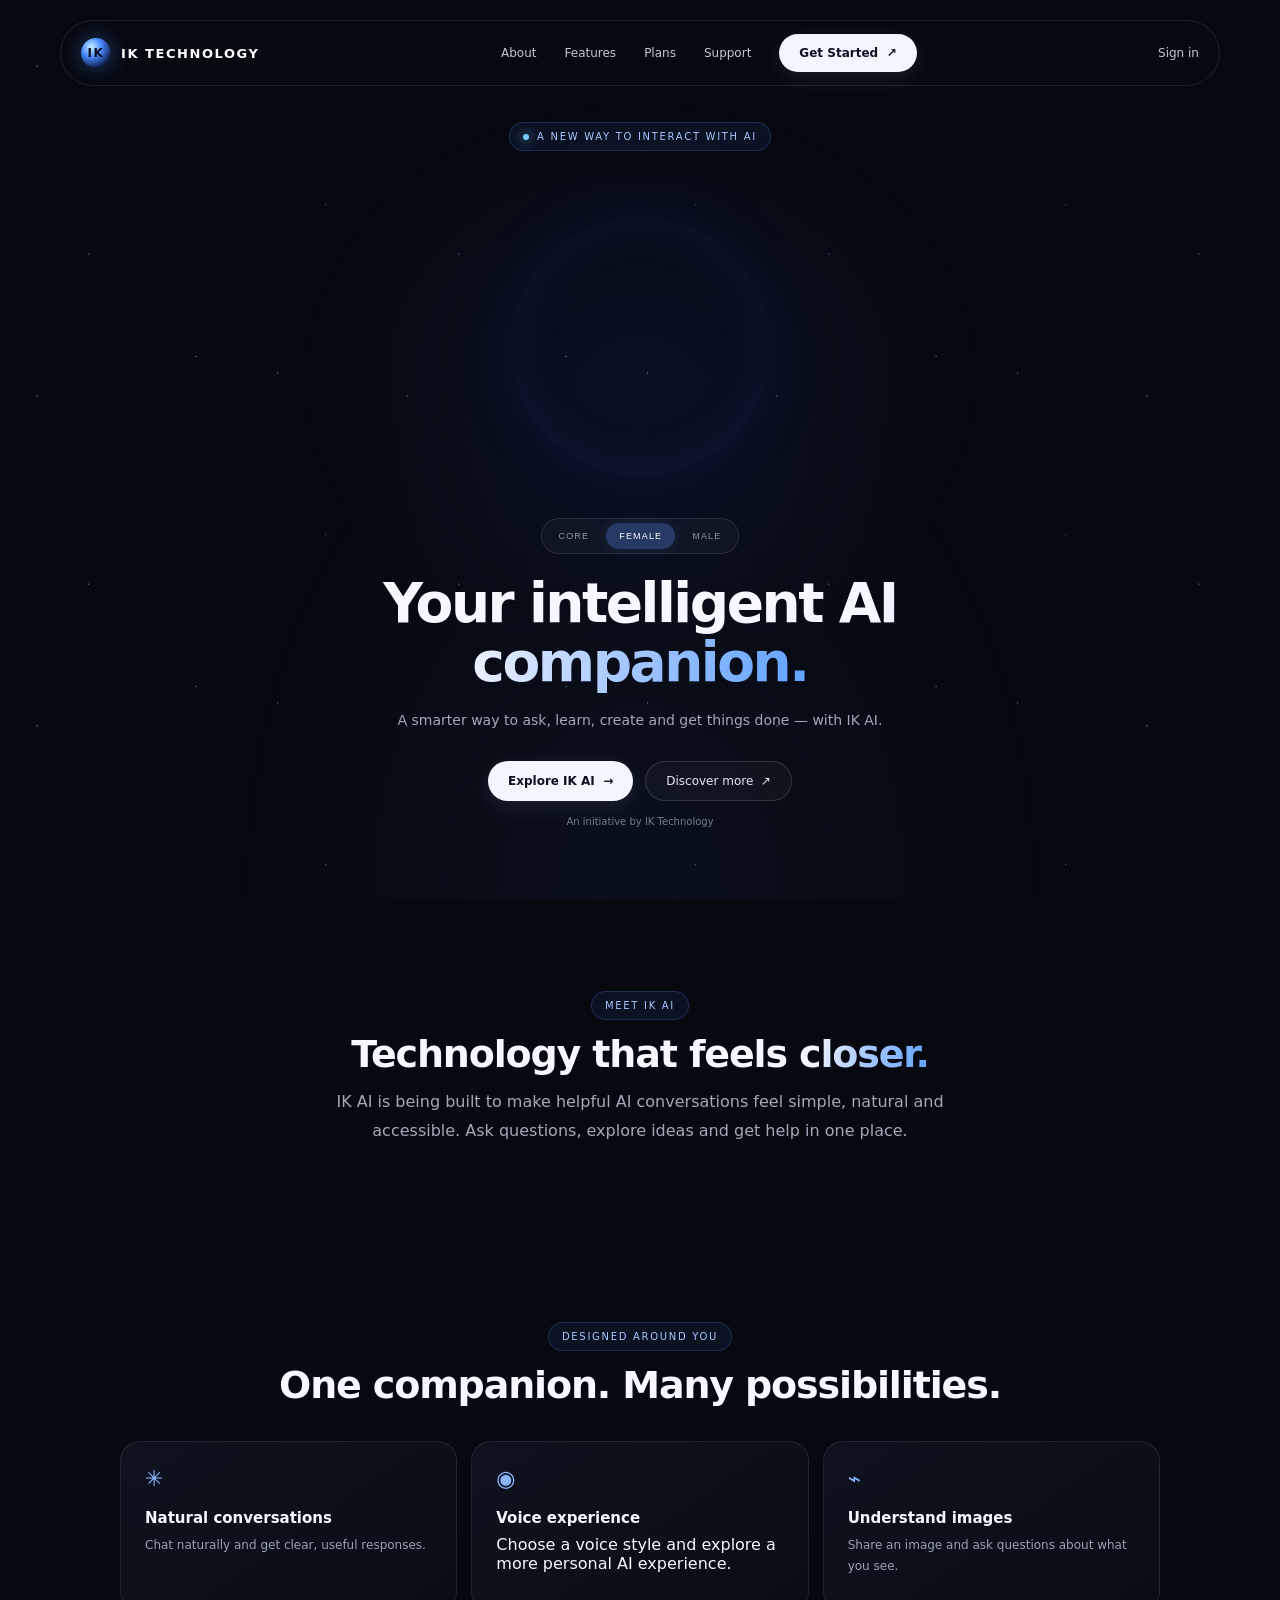
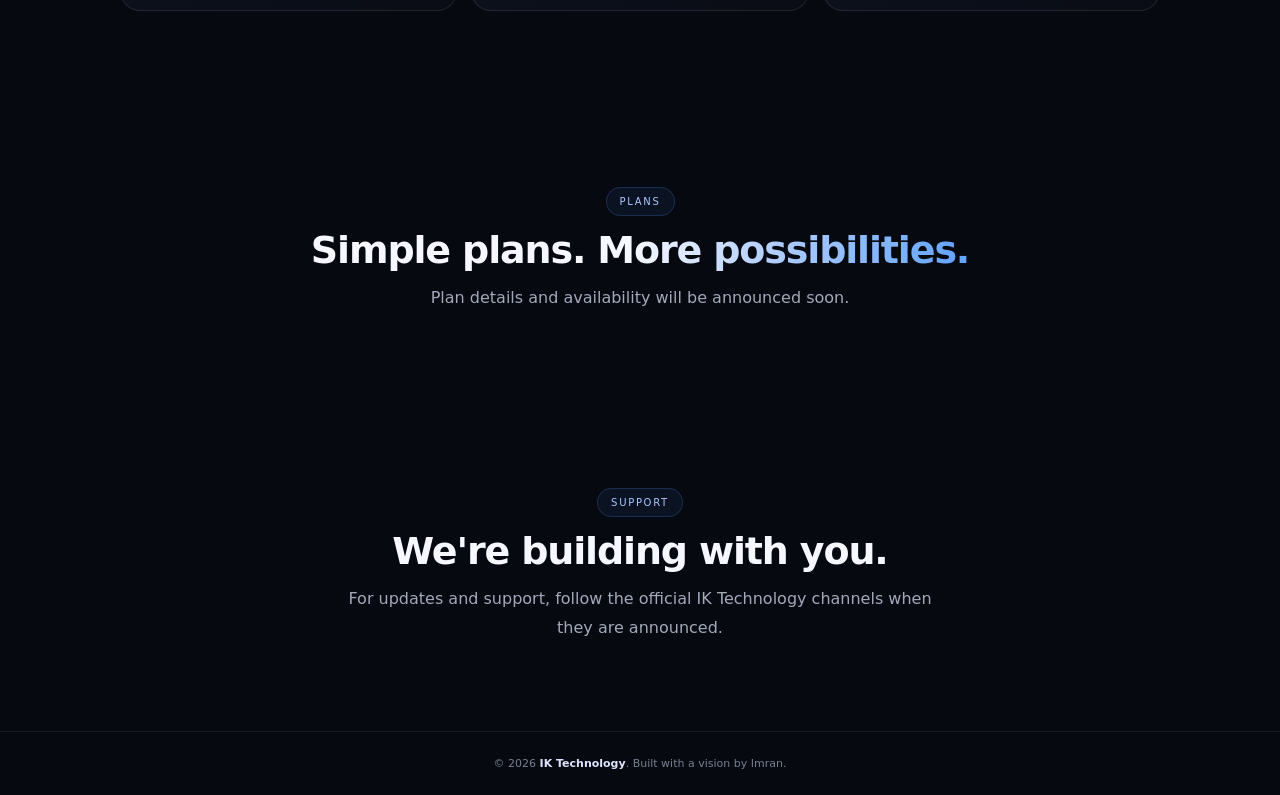
==== index.html @ d113bbc9 "Add files via upload" ====
<!doctype html>
<html lang="en">
<head>
<meta charset="utf-8">
<meta name="viewport" content="width=device-width,initial-scale=1">
<meta name="theme-color" content="#070910">
<title>IK AI — Your intelligent companion</title>
<style>
:root{--bg:#070910;--blue:#5b8cff;--cyan:#7ad8ff;--muted:#a4a9ba;--white:#f7f8ff}
*{box-sizing:border-box}html{scroll-behavior:smooth}body{margin:0;background:var(--bg);color:var(--white);font-family:Inter,ui-sans-serif,system-ui,-apple-system,"Segoe UI",sans-serif;overflow-x:hidden}
body:before{content:"";position:fixed;inset:0;pointer-events:none;background:radial-gradient(ellipse at 50% 42%,rgba(24,61,137,.16),transparent 38%),radial-gradient(ellipse at 50% 100%,rgba(29,63,130,.12),transparent 45%);z-index:-2}
.stars{position:fixed;inset:0;z-index:-1;pointer-events:none;background-image:radial-gradient(1px 1px at 10% 20%,#fff8 50%,transparent 100%),radial-gradient(1px 1px at 75% 13%,#9bc7ff99 50%,transparent 100%),radial-gradient(1px 1px at 88% 62%,#fff7 50%,transparent 100%),radial-gradient(1px 1px at 24% 77%,#a8caff88 50%,transparent 100%),radial-gradient(1px 1px at 53% 8%,#fff8 50%,transparent 100%);background-size:370px 330px;opacity:.6}
header{width:min(1160px,calc(100% - 36px));height:66px;margin:20px auto 0;padding:0 20px;border:1px solid #ffffff18;border-radius:999px;background:#080a10b8;backdrop-filter:blur(18px);display:flex;align-items:center;justify-content:space-between;position:relative;z-index:3}
.brand{display:flex;align-items:center;gap:10px;font-weight:750;letter-spacing:.12em;font-size:13px}.brand-mark{width:30px;height:30px;border-radius:50%;display:grid;place-items:center;background:radial-gradient(circle at 35% 30%,#c9efff,#4989ff 35%,#101b45 75%);box-shadow:0 0 22px #478cff66;font-size:12px;color:#061020}
nav{display:flex;align-items:center;gap:28px}nav a,.signin{color:#c4c8d5;text-decoration:none;font-size:12px}nav a:hover,.signin:hover{color:white}.nav-cta,.primary{border:0;border-radius:999px;padding:12px 20px;background:#f4f6ff;color:#0b1020;font-weight:700;font-size:12px;text-decoration:none;display:inline-flex;align-items:center;gap:10px;cursor:pointer;box-shadow:0 6px 24px #dce8ff18}.nav-cta:hover,.primary:hover{transform:translateY(-1px);background:#dceaff}
.menu{display:none;background:none;border:0;color:white;font-size:22px}
.hero{min-height:calc(100svh - 88px);display:flex;align-items:center;justify-content:center;text-align:center;padding:36px 18px 76px;position:relative}
.hero-inner{width:min(760px,100%);margin:auto}.eyebrow{display:inline-flex;align-items:center;gap:8px;color:#a9c9ff;border:1px solid #5a91ff35;background:#15254a55;border-radius:999px;padding:8px 13px;font-size:10px;letter-spacing:.17em;text-transform:uppercase}
.pulse{width:6px;height:6px;border-radius:50%;background:#74caff;box-shadow:0 0 12px #74caff}
.orb-wrap{width:min(350px,78vw);aspect-ratio:1;margin:20px auto 0;position:relative;filter:drop-shadow(0 0 38px #276bff28)}
canvas{width:100%;height:100%;display:block}
.orb-halo{position:absolute;inset:13%;border-radius:50%;box-shadow:inset 0 0 55px #3b7dff18,0 0 70px #286bff13;pointer-events:none}
.voice-switch{display:flex;justify-content:center;gap:4px;margin:-3px auto 20px;padding:4px;border:1px solid #ffffff1a;border-radius:999px;width:max-content;background:#ffffff08}
.voice-switch button{border:0;border-radius:999px;padding:8px 13px;background:transparent;color:#8f96a8;font-size:9px;letter-spacing:.13em;cursor:pointer}
.voice-switch button[aria-pressed=true]{background:#273a65;color:white;box-shadow:0 0 16px #548dff22}
h1{font-size:clamp(31px,6vw,55px);line-height:1.08;letter-spacing:-.045em;margin:18px 0 15px;font-weight:750}
.gradient{background:linear-gradient(100deg,#f6f8ff 10%,#a8c9ff 52%,#66a5ff 95%);-webkit-background-clip:text;background-clip:text;color:transparent}
.sub{max-width:530px;margin:0 auto;color:#a3a9b9;font-size:14px;line-height:1.8}
.actions{display:flex;justify-content:center;gap:12px;flex-wrap:wrap;margin:28px 0 13px}.secondary{border:1px solid #ffffff25;border-radius:999px;padding:12px 20px;color:#e4e8f5;text-decoration:none;font-size:12px;background:#ffffff08}.secondary:hover{background:#ffffff13}
.note{color:#747c90;font-size:10px;margin-top:15px}
.section{padding:88px 20px;width:min(1080px,100%);margin:auto;text-align:center}.section h2{font-size:clamp(26px,4vw,38px);letter-spacing:-.03em;margin:12px 0}.section p{color:var(--muted);line-height:1.8;max-width:620px;margin:0 auto}
.cards{display:grid;grid-template-columns:repeat(3,1fr);gap:14px;margin-top:34px;text-align:left}.card{border:1px solid #ffffff17;background:linear-gradient(145deg,#111827aa,#0b0e18aa);border-radius:20px;padding:24px;min-height:170px}.card .symbol{font-size:22px;color:#8bb6ff}.card h3{font-size:15px;margin:18px 0 8px}.card p{font-size:12px;margin:0;color:#9ba3b7}
footer{border-top:1px solid #ffffff12;padding:25px 20px;color:#777f92;font-size:11px;text-align:center}footer strong{color:#dce5ff}
@media(max-width:680px){header{height:58px;margin-top:12px;padding:0 14px}.menu{display:block}nav{display:none;position:absolute;top:66px;left:0;right:0;padding:18px;background:#0b0e18;border:1px solid #ffffff18;border-radius:18px;flex-direction:column;gap:18px}nav.open{display:flex}.signin{display:none}.hero{min-height:calc(100svh - 70px);padding-top:28px}.orb-wrap{margin-top:12px}.cards{grid-template-columns:1fr}.section{padding:65px 20px}}
</style>
</head>
<body>
<div class="stars"></div>
<header>
  <a class="brand" href="#" aria-label="IK Technology home" style="text-decoration:none;color:white"><span class="brand-mark">IK</span><span>IK TECHNOLOGY</span></a>
  <button class="menu" id="menu" aria-label="Open menu">☰</button>
  <nav id="nav"><a href="#about">About</a><a href="#features">Features</a><a href="#plans">Plans</a><a href="#support">Support</a><a class="nav-cta" href="#launch">Get Started&nbsp; ↗</a></nav>
  <a class="signin" href="#launch">Sign in</a>
</header>
<main>
<section class="hero" id="launch">
 <div class="hero-inner">
  <div class="eyebrow"><span class="pulse"></span> A new way to interact with AI</div>
  <div class="orb-wrap"><canvas id="orb" aria-label="Animated blue particle orb"></canvas><div class="orb-halo"></div></div>
  <div class="voice-switch" aria-label="Voice style">
   <button type="button" data-mode="CORE" aria-pressed="false">CORE</button>
   <button type="button" data-mode="FEMALE" aria-pressed="true">FEMALE</button>
   <button type="button" data-mode="MALE" aria-pressed="false">MALE</button>
  </div>
  <h1>Your intelligent <span class="gradient">AI companion.</span></h1>
  <p class="sub" id="tagline">A smarter way to ask, learn, create and get things done — with IK AI.</p>
  <div class="actions"><a class="primary" href="#features">Explore IK AI&nbsp; →</a><a class="secondary" href="#about">Discover more&nbsp; ↗</a></div>
  <div class="note">An initiative by IK Technology</div>
 </div>
</section>
<section class="section" id="about"><div class="eyebrow">Meet IK AI</div><h2>Technology that feels <span class="gradient">closer.</span></h2><p>IK AI is being built to make helpful AI conversations feel simple, natural and accessible. Ask questions, explore ideas and get help in one place.</p></section>
<section class="section" id="features"><div class="eyebrow">Designed around you</div><h2>One companion. Many possibilities.</h2><div class="cards">
 <article class="card"><div class="symbol">✳</div><h3>Natural conversations</h3><p>Chat naturally and get clear, useful responses.</p></article>
 <article class="card"><div class="symbol">◉</div><h3>Voice experience</h3><pA>Choose a voice style and explore a more personal AI experience.</pA></article>
 <article class="card"><div class="symbol">⌁</div><h3>Understand images</h3><p>Share an image and ask questions about what you see.</p></article>
 </div></section>
<section class="section" id="plans"><div class="eyebrow">Plans</div><h2>Simple plans. <span class="gradient">More possibilities.</span></h2><p>Plan details and availability will be announced soon.</p></section>
<section class="section" id="support"><div class="eyebrow">Support</div><h2>We're building with you.</h2><p>For updates and support, follow the official IK Technology channels when they are announced.</p></section>
</main>
<footer>© <span id="year"></span> <strong>IK Technology</strong>. Built with a vision by Imran.</footer>
<script>
const canvas=document.getElementById('orb'),ctx=canvas.getContext('2d');let w,h,dpr,particles=[],mode='FEMALE',tick=0;
function resize(){const r=canvas.getBoundingClientRect();dpr=Math.min(devicePixelRatio||1,2);w=r.width;h=r.height;canvas.width=w*dpr;canvas.height=h*dpr;ctx.setTransform(dpr,0,0,dpr,0,0);particles=[];const n=Math.round(Math.min(2300,Math.max(900,w*5.2)));for(let i=0;i<n;i++){const z=Math.random()*2-1,a=Math.random()*Math.PI*2,rad=Math.sqrt(1-z*z);particles.push({x:rad*Math.cos(a),y:z,z2:rad*Math.sin(a),s:Math.random()*1.15+.25,p:Math.random()*6.28})}}
function draw(){tick+=.006;ctx.clearRect(0,0,w,h);const cx=w/2,cy=h/2,R=Math.min(w,h)*.365,rot=tick*.22;for(const p of particles){const x=p.x*Math.cos(rot)-p.z2*Math.sin(rot),z=p.x*Math.sin(rot)+p.z2*Math.cos(rot);const pulse=1+.018*Math.sin(tick*2+p.p);const px=cx+x*R*pulse,py=cy+p.y*R*pulse;const depth=(z+1)/2,alpha=.17+depth*.72;const size=p.s*(.45+depth*.8);ctx.beginPath();ctx.fillStyle=`rgba(${mode==='CORE'?'115,190,255':mode==='MALE'?'95,151,255':'92,173,255'},${alpha})`;ctx.shadowBlur=depth*7;ctx.shadowColor='#4a8dff';ctx.arc(px,py,size,0,Math.PI*2);ctx.fill()}
ctx.shadowBlur=0;const glow=ctx.createRadialGradient(cx,cy,0,cx,cy,R*.22);glow.addColorStop(0,'rgba(255,255,255,.98)');glow.addColorStop(.035,'rgba(172,218,255,.95)');glow.addColorStop(.16,'rgba(76,145,255,.19)');glow.addColorStop(1,'rgba(40,100,255,0)');ctx.fillStyle=glow;ctx.beginPath();ctx.arc(cx,cy,R*.23,0,Math.PI*2);ctx.fill();requestAnimationFrame(draw)}
new ResizeObserver(resize).observe(canvas);resize();draw();
document.querySelectorAll('[data-mode]').forEach(b=>b.addEventListener('click',()=>{mode=b.dataset.mode;document.querySelectorAll('[data-mode]').forEach(x=>x.setAttribute('aria-pressed',String(x===b)));document.getElementById('tagline').textContent=mode==='CORE'?'Focused, clear and ready to help — meet IK AI.':mode==='MALE'?'A confident voice for your ideas, questions and everyday tasks.':'A warm, natural companion for your ideas, questions and everyday tasks.'}));
document.getElementById('menu').addEventListener('click',()=>document.getElementById('nav').classList.toggle('open'));document.querySelectorAll('#nav a').forEach(a=>a.addEventListener('click',()=>document.getElementById('nav').classList.remove('open')));document.getElementById('year').textContent=new Date().getFullYear();
</script>
</body></html>
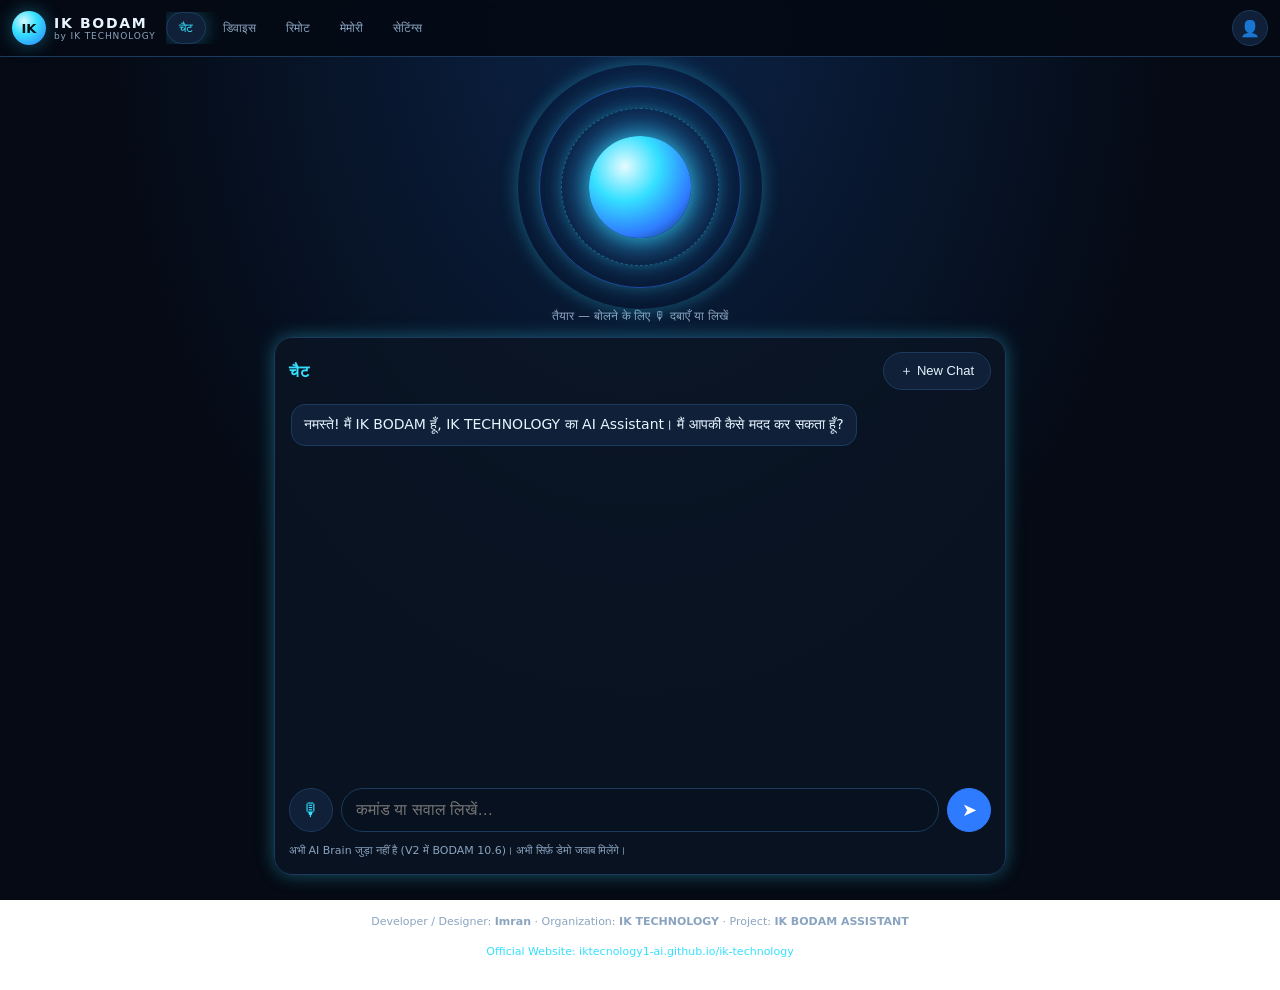
==== commit 3df38503: "Add files via upload" ====
--- a/index.html
+++ b/index.html
@@ -1,80 +1,116 @@
 <!doctype html>
-<html lang="en">
+<html lang="hi">
 <head>
 <meta charset="utf-8">
 <meta name="viewport" content="width=device-width,initial-scale=1">
-<meta name="theme-color" content="#070910">
-<title>IK AI — Your intelligent companion</title>
-<style>
-:root{--bg:#070910;--blue:#5b8cff;--cyan:#7ad8ff;--muted:#a4a9ba;--white:#f7f8ff}
-*{box-sizing:border-box}html{scroll-behavior:smooth}body{margin:0;background:var(--bg);color:var(--white);font-family:Inter,ui-sans-serif,system-ui,-apple-system,"Segoe UI",sans-serif;overflow-x:hidden}
-body:before{content:"";position:fixed;inset:0;pointer-events:none;background:radial-gradient(ellipse at 50% 42%,rgba(24,61,137,.16),transparent 38%),radial-gradient(ellipse at 50% 100%,rgba(29,63,130,.12),transparent 45%);z-index:-2}
-.stars{position:fixed;inset:0;z-index:-1;pointer-events:none;background-image:radial-gradient(1px 1px at 10% 20%,#fff8 50%,transparent 100%),radial-gradient(1px 1px at 75% 13%,#9bc7ff99 50%,transparent 100%),radial-gradient(1px 1px at 88% 62%,#fff7 50%,transparent 100%),radial-gradient(1px 1px at 24% 77%,#a8caff88 50%,transparent 100%),radial-gradient(1px 1px at 53% 8%,#fff8 50%,transparent 100%);background-size:370px 330px;opacity:.6}
-header{width:min(1160px,calc(100% - 36px));height:66px;margin:20px auto 0;padding:0 20px;border:1px solid #ffffff18;border-radius:999px;background:#080a10b8;backdrop-filter:blur(18px);display:flex;align-items:center;justify-content:space-between;position:relative;z-index:3}
-.brand{display:flex;align-items:center;gap:10px;font-weight:750;letter-spacing:.12em;font-size:13px}.brand-mark{width:30px;height:30px;border-radius:50%;display:grid;place-items:center;background:radial-gradient(circle at 35% 30%,#c9efff,#4989ff 35%,#101b45 75%);box-shadow:0 0 22px #478cff66;font-size:12px;color:#061020}
-nav{display:flex;align-items:center;gap:28px}nav a,.signin{color:#c4c8d5;text-decoration:none;font-size:12px}nav a:hover,.signin:hover{color:white}.nav-cta,.primary{border:0;border-radius:999px;padding:12px 20px;background:#f4f6ff;color:#0b1020;font-weight:700;font-size:12px;text-decoration:none;display:inline-flex;align-items:center;gap:10px;cursor:pointer;box-shadow:0 6px 24px #dce8ff18}.nav-cta:hover,.primary:hover{transform:translateY(-1px);background:#dceaff}
-.menu{display:none;background:none;border:0;color:white;font-size:22px}
-.hero{min-height:calc(100svh - 88px);display:flex;align-items:center;justify-content:center;text-align:center;padding:36px 18px 76px;position:relative}
-.hero-inner{width:min(760px,100%);margin:auto}.eyebrow{display:inline-flex;align-items:center;gap:8px;color:#a9c9ff;border:1px solid #5a91ff35;background:#15254a55;border-radius:999px;padding:8px 13px;font-size:10px;letter-spacing:.17em;text-transform:uppercase}
-.pulse{width:6px;height:6px;border-radius:50%;background:#74caff;box-shadow:0 0 12px #74caff}
-.orb-wrap{width:min(350px,78vw);aspect-ratio:1;margin:20px auto 0;position:relative;filter:drop-shadow(0 0 38px #276bff28)}
-canvas{width:100%;height:100%;display:block}
-.orb-halo{position:absolute;inset:13%;border-radius:50%;box-shadow:inset 0 0 55px #3b7dff18,0 0 70px #286bff13;pointer-events:none}
-.voice-switch{display:flex;justify-content:center;gap:4px;margin:-3px auto 20px;padding:4px;border:1px solid #ffffff1a;border-radius:999px;width:max-content;background:#ffffff08}
-.voice-switch button{border:0;border-radius:999px;padding:8px 13px;background:transparent;color:#8f96a8;font-size:9px;letter-spacing:.13em;cursor:pointer}
-.voice-switch button[aria-pressed=true]{background:#273a65;color:white;box-shadow:0 0 16px #548dff22}
-h1{font-size:clamp(31px,6vw,55px);line-height:1.08;letter-spacing:-.045em;margin:18px 0 15px;font-weight:750}
-.gradient{background:linear-gradient(100deg,#f6f8ff 10%,#a8c9ff 52%,#66a5ff 95%);-webkit-background-clip:text;background-clip:text;color:transparent}
-.sub{max-width:530px;margin:0 auto;color:#a3a9b9;font-size:14px;line-height:1.8}
-.actions{display:flex;justify-content:center;gap:12px;flex-wrap:wrap;margin:28px 0 13px}.secondary{border:1px solid #ffffff25;border-radius:999px;padding:12px 20px;color:#e4e8f5;text-decoration:none;font-size:12px;background:#ffffff08}.secondary:hover{background:#ffffff13}
-.note{color:#747c90;font-size:10px;margin-top:15px}
-.section{padding:88px 20px;width:min(1080px,100%);margin:auto;text-align:center}.section h2{font-size:clamp(26px,4vw,38px);letter-spacing:-.03em;margin:12px 0}.section p{color:var(--muted);line-height:1.8;max-width:620px;margin:0 auto}
-.cards{display:grid;grid-template-columns:repeat(3,1fr);gap:14px;margin-top:34px;text-align:left}.card{border:1px solid #ffffff17;background:linear-gradient(145deg,#111827aa,#0b0e18aa);border-radius:20px;padding:24px;min-height:170px}.card .symbol{font-size:22px;color:#8bb6ff}.card h3{font-size:15px;margin:18px 0 8px}.card p{font-size:12px;margin:0;color:#9ba3b7}
-footer{border-top:1px solid #ffffff12;padding:25px 20px;color:#777f92;font-size:11px;text-align:center}footer strong{color:#dce5ff}
-@media(max-width:680px){header{height:58px;margin-top:12px;padding:0 14px}.menu{display:block}nav{display:none;position:absolute;top:66px;left:0;right:0;padding:18px;background:#0b0e18;border:1px solid #ffffff18;border-radius:18px;flex-direction:column;gap:18px}nav.open{display:flex}.signin{display:none}.hero{min-height:calc(100svh - 70px);padding-top:28px}.orb-wrap{margin-top:12px}.cards{grid-template-columns:1fr}.section{padding:65px 20px}}
-</style>
+<meta name="theme-color" content="#050a14">
+<title>IK BODAM ASSISTANT — IK Technology</title>
+<link rel="stylesheet" href="bodam.css">
 </head>
 <body>
-<div class="stars"></div>
-<header>
-  <a class="brand" href="#" aria-label="IK Technology home" style="text-decoration:none;color:white"><span class="brand-mark">IK</span><span>IK TECHNOLOGY</span></a>
-  <button class="menu" id="menu" aria-label="Open menu">☰</button>
-  <nav id="nav"><a href="#about">About</a><a href="#features">Features</a><a href="#plans">Plans</a><a href="#support">Support</a><a class="nav-cta" href="#launch">Get Started&nbsp; ↗</a></nav>
-  <a class="signin" href="#launch">Sign in</a>
+
+<!-- ===== ऊपर की पट्टी ===== -->
+<header class="topbar">
+  <div class="brand"><span class="logo">IK</span><div><b>IK BODAM</b><small>by IK TECHNOLOGY</small></div></div>
+  <nav class="tabs" id="tabs" aria-label="सेक्शन">
+    <button data-tab="chat" class="active">चैट</button>
+    <button data-tab="devices">डिवाइस</button>
+    <button data-tab="remote">रिमोट</button>
+    <button data-tab="memory">मेमोरी</button>
+    <button data-tab="settings">सेटिंग्स</button>
+  </nav>
+  <button class="profile-btn" id="openLogin" aria-label="यूज़र प्रोफ़ाइल">👤</button>
 </header>
-<main>
-<section class="hero" id="launch">
- <div class="hero-inner">
-  <div class="eyebrow"><span class="pulse"></span> A new way to interact with AI</div>
-  <div class="orb-wrap"><canvas id="orb" aria-label="Animated blue particle orb"></canvas><div class="orb-halo"></div></div>
-  <div class="voice-switch" aria-label="Voice style">
-   <button type="button" data-mode="CORE" aria-pressed="false">CORE</button>
-   <button type="button" data-mode="FEMALE" aria-pressed="true">FEMALE</button>
-   <button type="button" data-mode="MALE" aria-pressed="false">MALE</button>
+
+<main class="app">
+
+  <!-- ===== AI Orb + Voice Animation ===== -->
+  <section class="orb-area">
+    <div class="orb" id="orb" data-state="idle">
+      <span class="ring r1"></span><span class="ring r2"></span><span class="ring r3"></span>
+      <div class="core"></div>
+      <div class="wave" aria-hidden="true"><i></i><i></i><i></i><i></i><i></i><i></i><i></i></div>
+    </div>
+    <p class="status" id="status">तैयार — बोलने के लिए 🎙 दबाएँ या लिखें</p>
+  </section>
+
+  <!-- ===== CHAT ===== -->
+  <section class="panel show" id="tab-chat">
+    <div class="panel-head">
+      <h2>चैट</h2>
+      <button class="ghost" id="newChat">＋ New Chat</button>
+    </div>
+    <div class="chat" id="chat" aria-live="polite"></div>
+    <form class="command" id="form" autocomplete="off">
+      <button type="button" class="mic" id="mic" aria-label="बोलकर कमांड दें">🎙</button>
+      <input id="input" type="text" placeholder="कमांड या सवाल लिखें…" aria-label="Command Input" maxlength="500">
+      <button type="submit" class="send" aria-label="भेजें">➤</button>
+    </form>
+    <p class="hint">अभी AI Brain जुड़ा नहीं है (V2 में BODAM 10.6)। अभी सिर्फ़ डेमो जवाब मिलेंगे।</p>
+  </section>
+
+  <!-- ===== CONNECTED DEVICES ===== -->
+  <section class="panel" id="tab-devices">
+    <div class="panel-head"><h2>Connected Devices</h2><span class="badge">डेमो डेटा</span></div>
+    <div class="list" id="deviceList"></div>
+    <div class="card pair">
+      <h3>नया डिवाइस जोड़ें (Pairing)</h3>
+      <p>V3 में यहाँ असली पेयरिंग कोड बनेगा। अभी सिर्फ़ डिज़ाइन है।</p>
+      <div class="code">XXXX-XXXX</div>
+      <button class="ghost" disabled>Pair Device (V3)</button>
+    </div>
+  </section>
+
+  <!-- ===== REMOTE CONTROL ===== -->
+  <section class="panel" id="tab-remote">
+    <div class="panel-head"><h2>Remote Control Dashboard</h2><span class="badge">V3 में चालू</span></div>
+    <div class="grid2">
+      <div class="card"><h3>रिमोट कमांड भेजें</h3><p>चुने हुए डिवाइस को निर्देश भेजना।</p><button class="ghost" disabled>भेजें</button></div>
+      <div class="card"><h3>काम की स्थिति</h3><p>कोई काम नहीं चल रहा।</p></div>
+      <div class="card"><h3>स्क्रीन शेयरिंग</h3><p>डिवाइस की स्क्रीन देखना।</p><button class="ghost" disabled>शुरू करें</button></div>
+      <div class="card"><h3>डिवाइस डिस्कनेक्ट</h3><p>किसी भी समय कनेक्शन तोड़ें।</p><button class="ghost" disabled>Disconnect</button></div>
+    </div>
+    <p class="hint">हर रिमोट एक्शन के लिए मालिक की अनुमति और सुरक्षित लॉगिन ज़रूरी रहेगा।</p>
+  </section>
+
+  <!-- ===== MEMORY ===== -->
+  <section class="panel" id="tab-memory">
+    <div class="panel-head"><h2>Memory Dashboard</h2><button class="ghost danger" id="clearMem">सब मिटाएँ</button></div>
+    <form class="command" id="memForm" autocomplete="off">
+      <input id="memInput" type="text" placeholder="कोई बात याद रखवाएँ…" maxlength="200" aria-label="नई मेमोरी">
+      <button type="submit" class="send" aria-label="जोड़ें">＋</button>
+    </form>
+    <div class="list" id="memList"></div>
+    <p class="hint">यह जानकारी सिर्फ़ आपके इसी फोन के ब्राउज़र में रहती है। पासवर्ड या API Key यहाँ मत लिखें।</p>
+  </section>
+
+  <!-- ===== SETTINGS ===== -->
+  <section class="panel" id="tab-settings">
+    <div class="panel-head"><h2>Settings</h2></div>
+    <label class="row"><span>Voice Reply (बोलकर जवाब)</span><input type="checkbox" id="setVoice"></label>
+    <label class="row"><span>Glow Effects</span><input type="checkbox" id="setGlow" checked></label>
+    <label class="row"><span>आपका नाम</span><input type="text" id="setName" placeholder="जैसे: Imran" maxlength="30"></label>
+    <div class="card"><h3>AI Brain</h3><p>अभी: डेमो मोड। भविष्य में: BODAM 10.6 API (तैयार होने पर)।</p></div>
+  </section>
+</main>
+
+<footer class="foot">
+  <p>Developer / Designer: <b>Imran</b> · Organization: <b>IK TECHNOLOGY</b> · Project: <b>IK BODAM ASSISTANT</b></p>
+  <a href="https://iktecnology1-ai.github.io/ik-technology/" target="_blank" rel="noopener">Official Website: iktecnology1-ai.github.io/ik-technology</a>
+</footer>
+
+<!-- ===== LOGIN / PROFILE (सिर्फ़ डिज़ाइन) ===== -->
+<div class="modal" id="modal" hidden>
+  <div class="sheet" role="dialog" aria-modal="true" aria-labelledby="loginTitle">
+    <button class="close" id="closeLogin" aria-label="बंद करें">✕</button>
+    <h2 id="loginTitle">User Profile / Login</h2>
+    <p class="hint">यह सिर्फ़ डिज़ाइन है। असली सुरक्षित लॉगिन V3 में Backend के साथ बनेगा। यहाँ असली पासवर्ड मत डालें।</p>
+    <input type="email" placeholder="Email (डेमो)" disabled>
+    <input type="password" placeholder="Password (डेमो)" disabled>
+    <button class="primary" disabled>Login (जल्द आ रहा है)</button>
   </div>
-  <h1>Your intelligent <span class="gradient">AI companion.</span></h1>
-  <p class="sub" id="tagline">A smarter way to ask, learn, create and get things done — with IK AI.</p>
-  <div class="actions"><a class="primary" href="#features">Explore IK AI&nbsp; →</a><a class="secondary" href="#about">Discover more&nbsp; ↗</a></div>
-  <div class="note">An initiative by IK Technology</div>
- </div>
-</section>
-<section class="section" id="about"><div class="eyebrow">Meet IK AI</div><h2>Technology that feels <span class="gradient">closer.</span></h2><p>IK AI is being built to make helpful AI conversations feel simple, natural and accessible. Ask questions, explore ideas and get help in one place.</p></section>
-<section class="section" id="features"><div class="eyebrow">Designed around you</div><h2>One companion. Many possibilities.</h2><div class="cards">
- <article class="card"><div class="symbol">✳</div><h3>Natural conversations</h3><p>Chat naturally and get clear, useful responses.</p></article>
- <article class="card"><div class="symbol">◉</div><h3>Voice experience</h3><pA>Choose a voice style and explore a more personal AI experience.</pA></article>
- <article class="card"><div class="symbol">⌁</div><h3>Understand images</h3><p>Share an image and ask questions about what you see.</p></article>
- </div></section>
-<section class="section" id="plans"><div class="eyebrow">Plans</div><h2>Simple plans. <span class="gradient">More possibilities.</span></h2><p>Plan details and availability will be announced soon.</p></section>
-<section class="section" id="support"><div class="eyebrow">Support</div><h2>We're building with you.</h2><p>For updates and support, follow the official IK Technology channels when they are announced.</p></section>
-</main>
-<footer>© <span id="year"></span> <strong>IK Technology</strong>. Built with a vision by Imran.</footer>
-<script>
-const canvas=document.getElementById('orb'),ctx=canvas.getContext('2d');let w,h,dpr,particles=[],mode='FEMALE',tick=0;
-function resize(){const r=canvas.getBoundingClientRect();dpr=Math.min(devicePixelRatio||1,2);w=r.width;h=r.height;canvas.width=w*dpr;canvas.height=h*dpr;ctx.setTransform(dpr,0,0,dpr,0,0);particles=[];const n=Math.round(Math.min(2300,Math.max(900,w*5.2)));for(let i=0;i<n;i++){const z=Math.random()*2-1,a=Math.random()*Math.PI*2,rad=Math.sqrt(1-z*z);particles.push({x:rad*Math.cos(a),y:z,z2:rad*Math.sin(a),s:Math.random()*1.15+.25,p:Math.random()*6.28})}}
-function draw(){tick+=.006;ctx.clearRect(0,0,w,h);const cx=w/2,cy=h/2,R=Math.min(w,h)*.365,rot=tick*.22;for(const p of particles){const x=p.x*Math.cos(rot)-p.z2*Math.sin(rot),z=p.x*Math.sin(rot)+p.z2*Math.cos(rot);const pulse=1+.018*Math.sin(tick*2+p.p);const px=cx+x*R*pulse,py=cy+p.y*R*pulse;const depth=(z+1)/2,alpha=.17+depth*.72;const size=p.s*(.45+depth*.8);ctx.beginPath();ctx.fillStyle=`rgba(${mode==='CORE'?'115,190,255':mode==='MALE'?'95,151,255':'92,173,255'},${alpha})`;ctx.shadowBlur=depth*7;ctx.shadowColor='#4a8dff';ctx.arc(px,py,size,0,Math.PI*2);ctx.fill()}
-ctx.shadowBlur=0;const glow=ctx.createRadialGradient(cx,cy,0,cx,cy,R*.22);glow.addColorStop(0,'rgba(255,255,255,.98)');glow.addColorStop(.035,'rgba(172,218,255,.95)');glow.addColorStop(.16,'rgba(76,145,255,.19)');glow.addColorStop(1,'rgba(40,100,255,0)');ctx.fillStyle=glow;ctx.beginPath();ctx.arc(cx,cy,R*.23,0,Math.PI*2);ctx.fill();requestAnimationFrame(draw)}
-new ResizeObserver(resize).observe(canvas);resize();draw();
-document.querySelectorAll('[data-mode]').forEach(b=>b.addEventListener('click',()=>{mode=b.dataset.mode;document.querySelectorAll('[data-mode]').forEach(x=>x.setAttribute('aria-pressed',String(x===b)));document.getElementById('tagline').textContent=mode==='CORE'?'Focused, clear and ready to help — meet IK AI.':mode==='MALE'?'A confident voice for your ideas, questions and everyday tasks.':'A warm, natural companion for your ideas, questions and everyday tasks.'}));
-document.getElementById('menu').addEventListener('click',()=>document.getElementById('nav').classList.toggle('open'));document.querySelectorAll('#nav a').forEach(a=>a.addEventListener('click',()=>document.getElementById('nav').classList.remove('open')));document.getElementById('year').textContent=new Date().getFullYear();
-</script>
-</body></html>+</div>
+
+<script src="bodam.js"></script>
+</body>
+</html>
--- a/bodam.css
+++ b/bodam.css
@@ -0,0 +1,109 @@
+/* IK BODAM — Jarvis style, mobile first */
+:root{
+  --bg:#050a14; --panel:#0b1424cc; --line:#1c3a5e;
+  --blue:#2f7bff; --cyan:#35e0ff; --text:#e8f4ff; --muted:#8aa4c0; --danger:#ff5a6e;
+  --glow:0 0 18px rgba(53,224,255,.35);
+}
+*{box-sizing:border-box;-webkit-tap-highlight-color:transparent}
+html,body{margin:0}
+body{
+  background:radial-gradient(ellipse at 50% 0%,#0b2347 0%,var(--bg) 60%) fixed;
+  color:var(--text);font-family:system-ui,-apple-system,"Segoe UI",Roboto,sans-serif;
+  min-height:100svh;overflow-x:hidden;
+}
+body.no-glow{--glow:none}
+body.no-glow .core,body.no-glow .ring{box-shadow:none!important}
+
+/* ---- top bar ---- */
+.topbar{display:flex;align-items:center;gap:10px;padding:10px 12px;position:sticky;top:0;z-index:5;
+  background:#050a14ee;backdrop-filter:blur(10px);border-bottom:1px solid var(--line)}
+.brand{display:flex;align-items:center;gap:8px;min-width:0}
+.brand b{display:block;font-size:14px;letter-spacing:.12em}
+.brand small{display:block;font-size:9px;color:var(--muted);letter-spacing:.1em}
+.logo{width:34px;height:34px;border-radius:50%;display:grid;place-items:center;font-weight:800;font-size:13px;color:#021018;
+  background:radial-gradient(circle at 35% 30%,#d6f8ff,var(--cyan) 40%,var(--blue));box-shadow:var(--glow)}
+.tabs{display:flex;gap:4px;overflow-x:auto;flex:1;scrollbar-width:none}
+.tabs::-webkit-scrollbar{display:none}
+.tabs button{flex:none;background:none;border:1px solid transparent;color:var(--muted);padding:8px 12px;border-radius:999px;font-size:12px;cursor:pointer}
+.tabs button.active{color:var(--cyan);border-color:var(--line);background:#0f2038;box-shadow:var(--glow)}
+.profile-btn{flex:none;width:36px;height:36px;border-radius:50%;border:1px solid var(--line);background:#0f2038;color:var(--text);cursor:pointer;font-size:16px}
+
+/* ---- layout ---- */
+.app{max-width:760px;margin:0 auto;padding:10px 14px 20px}
+
+/* ---- orb ---- */
+.orb-area{text-align:center;padding:10px 0 4px}
+.orb{position:relative;width:min(190px,48vw);aspect-ratio:1;margin:0 auto;display:grid;place-items:center}
+.core{width:46%;aspect-ratio:1;border-radius:50%;
+  background:radial-gradient(circle at 35% 30%,#e6fbff,var(--cyan) 35%,var(--blue) 70%,#0a1f4a);
+  box-shadow:0 0 30px var(--cyan),0 0 70px rgba(47,123,255,.5);animation:breathe 4s ease-in-out infinite}
+.ring{position:absolute;border-radius:50%;border:1px solid rgba(53,224,255,.35);box-shadow:var(--glow)}
+.r1{inset:14%;animation:spin 14s linear infinite;border-style:dashed}
+.r2{inset:4%;animation:spin 22s linear infinite reverse;border-color:rgba(47,123,255,.5)}
+.r3{inset:-6%;animation:pulse 3s ease-out infinite;border-color:rgba(53,224,255,.2)}
+.wave{position:absolute;display:flex;align-items:center;gap:4px;height:40px;opacity:0;transition:opacity .25s}
+.wave i{display:block;width:4px;height:8px;border-radius:3px;background:#021018;animation:bar 0.9s ease-in-out infinite}
+.wave i:nth-child(2){animation-delay:.1s}.wave i:nth-child(3){animation-delay:.2s}.wave i:nth-child(4){animation-delay:.3s}
+.wave i:nth-child(5){animation-delay:.2s}.wave i:nth-child(6){animation-delay:.1s}.wave i:nth-child(7){animation-delay:0s}
+.orb[data-state="listening"] .wave,.orb[data-state="speaking"] .wave{opacity:1}
+.orb[data-state="listening"] .core{animation-duration:1s}
+.orb[data-state="speaking"] .core{animation-duration:1.4s;filter:hue-rotate(-20deg)}
+.status{margin:12px 0 0;font-size:12px;color:var(--muted)}
+@keyframes spin{to{transform:rotate(360deg)}}
+@keyframes breathe{50%{transform:scale(1.08)}}
+@keyframes pulse{0%{transform:scale(.9);opacity:.8}100%{transform:scale(1.15);opacity:0}}
+@keyframes bar{50%{height:34px}}
+@media (prefers-reduced-motion:reduce){*{animation:none!important}}
+
+/* ---- panels ---- */
+.panel{display:none;background:var(--panel);border:1px solid var(--line);border-radius:18px;padding:14px;margin-top:10px;box-shadow:var(--glow)}
+.panel.show{display:block}
+.panel-head{display:flex;align-items:center;justify-content:space-between;gap:8px;margin-bottom:10px}
+.panel-head h2{margin:0;font-size:16px;color:var(--cyan);letter-spacing:.06em}
+.badge{font-size:10px;padding:4px 9px;border-radius:999px;border:1px solid var(--line);color:var(--muted)}
+.hint{font-size:11px;color:var(--muted);line-height:1.6;margin:10px 0 0}
+
+/* ---- chat ---- */
+.chat{height:min(46svh,380px);overflow-y:auto;display:flex;flex-direction:column;gap:8px;padding:4px 2px 8px}
+.msg{max-width:86%;padding:9px 12px;border-radius:14px;font-size:14px;line-height:1.55;white-space:pre-wrap;word-wrap:break-word}
+.msg.bot{align-self:flex-start;background:#0f2038;border:1px solid var(--line)}
+.msg.user{align-self:flex-end;background:linear-gradient(135deg,var(--blue),#1a56c4);color:#fff}
+.command{display:flex;gap:8px;align-items:center;margin-top:8px}
+.command input{flex:1;min-width:0;background:#08111f;border:1px solid var(--line);color:var(--text);border-radius:999px;padding:12px 14px;font-size:16px;outline:none}
+.command input:focus{border-color:var(--cyan);box-shadow:var(--glow)}
+.mic,.send{flex:none;width:44px;height:44px;border-radius:50%;border:1px solid var(--line);background:#0f2038;color:var(--cyan);font-size:18px;cursor:pointer}
+.mic.on{background:var(--danger);color:#fff;border-color:var(--danger)}
+.send{background:var(--blue);color:#fff;border-color:var(--blue)}
+
+/* ---- buttons / cards / lists ---- */
+.ghost,.primary{border-radius:999px;padding:9px 16px;font-size:13px;cursor:pointer;border:1px solid var(--line);background:#0f2038;color:var(--text)}
+.primary{background:var(--blue);border-color:var(--blue);color:#fff;width:100%;padding:12px}
+.ghost:disabled,.primary:disabled{opacity:.45;cursor:not-allowed}
+.danger{color:var(--danger);border-color:#5a2230}
+.card{background:#08111f;border:1px solid var(--line);border-radius:14px;padding:14px;margin-top:10px}
+.card h3{margin:0 0 6px;font-size:14px}.card p{margin:0 0 10px;font-size:12px;color:var(--muted);line-height:1.6}
+.grid2{display:grid;grid-template-columns:1fr 1fr;gap:10px}.grid2 .card{margin-top:0}
+.list{display:flex;flex-direction:column;gap:8px;margin-top:10px}
+.item{display:flex;align-items:center;gap:10px;background:#08111f;border:1px solid var(--line);border-radius:12px;padding:10px 12px;font-size:13px}
+.item .grow{flex:1;min-width:0;word-wrap:break-word}
+.item small{display:block;color:var(--muted);font-size:11px}
+.dot{width:9px;height:9px;border-radius:50%;background:#555;flex:none}.dot.on{background:#2ee59d;box-shadow:0 0 8px #2ee59d}
+.item button{background:none;border:0;color:var(--danger);font-size:16px;cursor:pointer}
+.code{font-family:ui-monospace,monospace;letter-spacing:.3em;font-size:20px;text-align:center;padding:12px;border:1px dashed var(--line);border-radius:10px;margin:8px 0 12px;color:var(--cyan)}
+.row{display:flex;align-items:center;justify-content:space-between;gap:12px;padding:12px 4px;border-bottom:1px solid var(--line);font-size:14px}
+.row input[type=text]{background:#08111f;border:1px solid var(--line);color:var(--text);border-radius:10px;padding:9px;font-size:16px;width:48%}
+.row input[type=checkbox]{width:22px;height:22px;accent-color:var(--cyan)}
+
+/* ---- modal ---- */
+.modal{position:fixed;inset:0;background:#000a;display:grid;place-items:center;padding:16px;z-index:10}
+.modal[hidden]{display:none}
+.sheet{position:relative;width:min(380px,100%);background:#0b1424;border:1px solid var(--line);border-radius:18px;padding:20px;box-shadow:var(--glow)}
+.sheet h2{margin:0 0 6px;font-size:17px;color:var(--cyan)}
+.sheet input{width:100%;margin:8px 0;background:#08111f;border:1px solid var(--line);color:var(--text);border-radius:10px;padding:12px;font-size:16px}
+.close{position:absolute;top:10px;right:10px;background:none;border:0;color:var(--muted);font-size:18px;cursor:pointer}
+
+/* ---- footer ---- */
+.foot{max-width:760px;margin:0 auto;padding:6px 14px 28px;text-align:center;font-size:11px;color:var(--muted);line-height:1.8}
+.foot a{color:var(--cyan);text-decoration:none;word-break:break-all}
+
+@media(min-width:700px){.orb{width:220px}.chat{height:380px}}
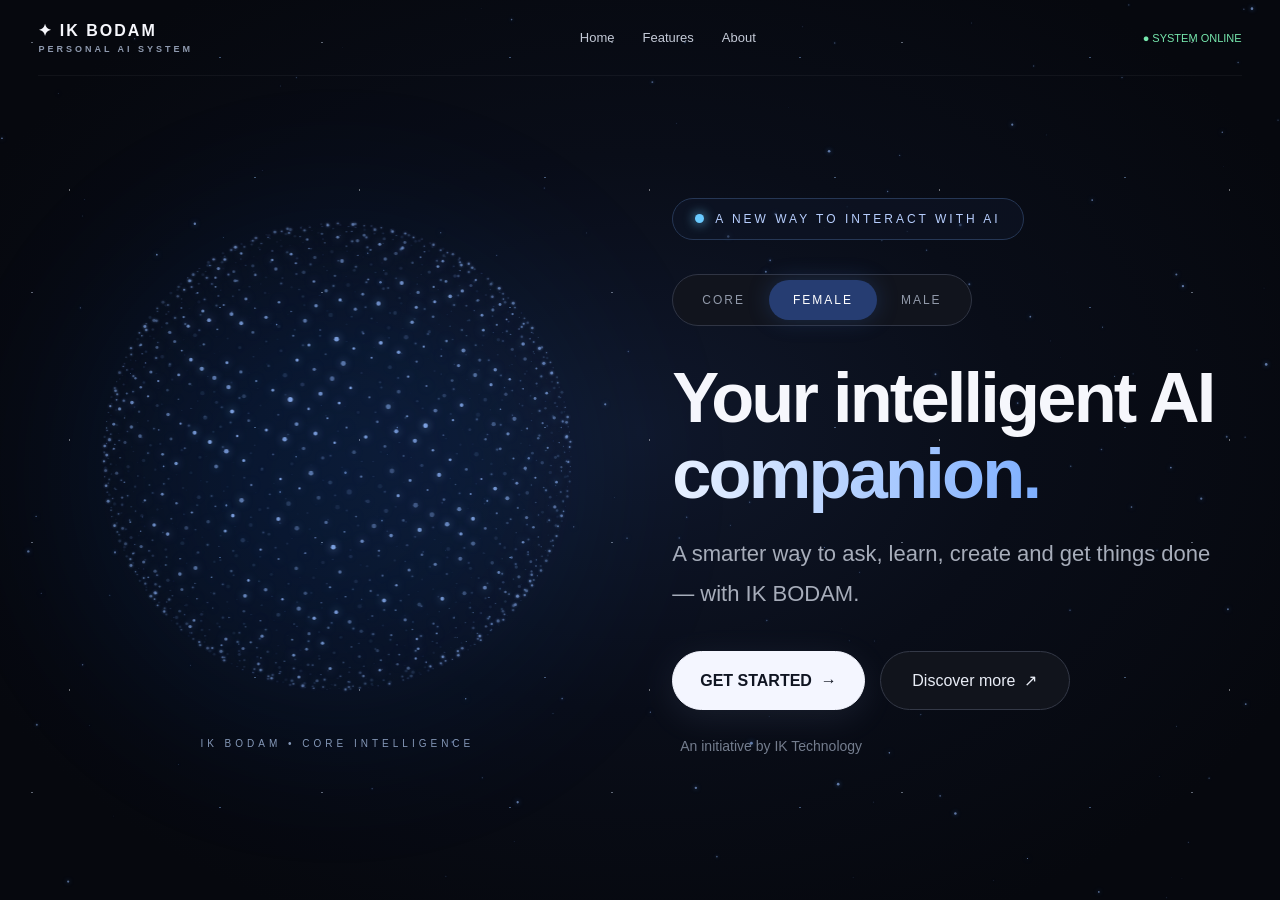
==== commit a2dad24c: "Add files via upload" ====
--- a/index.html
+++ b/index.html
@@ -1,116 +1,143 @@
-<!doctype html>
-<html lang="hi">
+<!DOCTYPE html>
+<html lang="en">
 <head>
-<meta charset="utf-8">
-<meta name="viewport" content="width=device-width,initial-scale=1">
-<meta name="theme-color" content="#050a14">
-<title>IK BODAM ASSISTANT — IK Technology</title>
-<link rel="stylesheet" href="bodam.css">
+<meta charset="UTF-8"><meta name="viewport" content="width=device-width,initial-scale=1">
+<meta name="theme-color" content="#070910">
+<title>IK BODAM — Your Intelligent AI Companion</title>
+<style>
+:root{--bg:#070910;--blue:#75adff;--cyan:#42bfff;--muted:#9da5b6;--line:#252b3a}
+*{box-sizing:border-box}html{scroll-behavior:smooth}body{margin:0;min-height:100vh;background:var(--bg);color:#f6f7fc;font-family:Inter,Arial,sans-serif;overflow-x:hidden}
+.bg{position:fixed;inset:0;z-index:-2;background:radial-gradient(ellipse at 50% 48%,#10182b 0,#090d18 42%,#06080e 82%)}
+.bg:after{content:"";position:absolute;inset:0;opacity:.42;background-image:radial-gradient(1px 1px at 11% 17%,#dceaff 99%,transparent),radial-gradient(1px 1px at 76% 23%,#8dbbff 99%,transparent),radial-gradient(1px 1px at 24% 76%,#fff 99%,transparent),radial-gradient(1px 1px at 88% 71%,#9dc9ff 99%,transparent);background-size:290px 250px}
+header{height:76px;width:min(94%,1260px);margin:auto;display:flex;align-items:center;justify-content:space-between;border-bottom:1px solid #ffffff0c;position:relative;z-index:4}
+.brand{font-weight:800;letter-spacing:2px;font-size:16px}.brand small{display:block;color:#8f9aaf;font-size:9px;letter-spacing:3px;margin-top:4px}
+nav{display:flex;align-items:center;gap:28px}nav a{font-size:13px;color:#c4cad7;text-decoration:none}nav a:hover{color:white}.status{font-size:11px;color:#76e7ad}
+main{width:min(1240px,94%);margin:0 auto;min-height:calc(100vh - 76px);display:flex;align-items:center;justify-content:center;padding:36px 0 60px}
+.hero{width:100%;display:grid;grid-template-columns:1.05fr 1fr;align-items:center;gap:36px}
+.visual{height:min(650px,75vh);min-height:430px;position:relative;display:grid;place-items:center}
+.visual:before{content:"";position:absolute;width:78%;aspect-ratio:1;border-radius:50%;background:#1268e8;filter:blur(95px);opacity:.13}\n.visual:after{content:"";position:absolute;width:88%;height:25%;border:1px solid #2d8fff55;border-radius:50%;transform:rotate(-9deg);box-shadow:0 0 22px #168bff33;pointer-events:none}
+#orb{width:100%;height:100%;position:absolute;inset:0}
+.orb-label{position:absolute;bottom:8%;font-size:10px;letter-spacing:4px;color:#8498b8}
+.copy{padding:28px 16px 28px 0}
+.eyebrow{display:inline-flex;align-items:center;gap:11px;padding:13px 22px;border:1px solid #263755;border-radius:40px;background:#1017298c;color:#b8cfff;font-size:12px;letter-spacing:3px}
+.eyebrow i{width:9px;height:9px;background:#69caff;border-radius:50%;box-shadow:0 0 12px #69caff}
+.modes{display:flex;gap:0;width:max-content;max-width:100%;padding:5px;border:1px solid #303544;border-radius:40px;background:#11141d;margin:34px 0 34px}
+.mode{border:0;border-radius:30px;background:transparent;color:#929aaa;padding:13px 24px;font-size:12px;letter-spacing:2px;cursor:pointer}
+.mode.active{background:#263d72;color:white;box-shadow:0 0 22px #3159a055}
+h1{font-size:clamp(42px,5.5vw,72px);line-height:1.08;letter-spacing:-2.8px;margin:0 0 22px;font-weight:780}
+h1 span{background:linear-gradient(90deg,#eaf2ff,#7eafff);background-clip:text;-webkit-background-clip:text;color:transparent}
+.desc{max-width:600px;color:#a7adba;font-size:clamp(17px,1.8vw,22px);line-height:1.8;margin:0 0 38px}
+.actions{display:flex;gap:15px;flex-wrap:wrap}.btn{min-width:190px;text-align:center;text-decoration:none;padding:19px 27px;border-radius:40px;font-size:16px;color:#e9edf6;border:1px solid #343947;background:#11141c;cursor:pointer}
+.btn.primary{background:#f4f6ff;color:#101522;border-color:#f4f6ff;font-weight:700;box-shadow:0 8px 35px #b8cfff18}
+.btn:hover{transform:translateY(-2px);filter:brightness(1.12)}
+.credit{color:#747d8e;font-size:14px;margin:28px 0 0 8px}
+#workspace{display:none;width:100%;max-width:1160px}
+.workspace-head{display:flex;align-items:center;justify-content:space-between;border-bottom:1px solid #293247;padding:18px 0}
+.workspace-head h2{letter-spacing:2px}.back{border:1px solid #36435c;background:#101827;color:#eef4ff;padding:12px 18px;border-radius:30px}
+.tiles{display:grid;grid-template-columns:repeat(3,1fr);gap:16px;margin-top:26px}
+.tile{border:1px solid #263957;background:linear-gradient(145deg,#111a2b,#090e18);padding:24px;border-radius:16px;min-height:140px}
+.tile b{color:#8fc5ff;letter-spacing:1px}.tile p{color:#a7b2c4;line-height:1.6;font-size:14px}
+@media(max-width:760px){
+ header{height:62px;width:92%}nav{gap:14px}nav a:not(:first-child){display:none}
+ main{width:100%;padding:28px 20px 55px;min-height:calc(100vh - 62px)}
+ .hero{display:flex;flex-direction:column;gap:0;text-align:center}
+ .visual{width:100%;height:clamp(300px,43vh,430px);min-height:300px;order:0}
+ .copy{padding:0;width:100%;display:flex;align-items:center;flex-direction:column}
+ .eyebrow{font-size:10px;letter-spacing:2.4px;padding:11px 17px}
+ .modes{margin:18px 0 32px}
+ .mode{padding:12px 21px}
+ h1{font-size:clamp(39px,8.5vw,54px);letter-spacing:-1.8px;margin-bottom:24px}
+ .desc{font-size:18px;line-height:1.8;margin-bottom:35px}
+ .actions{justify-content:center;width:100%;gap:12px}
+ .btn{min-width:0;flex:1;padding:18px 14px;font-size:15px}
+ .credit{margin:25px 0 0}
+ .tiles{grid-template-columns:1fr}
+}
+@media(max-width:380px){.mode{padding:11px 16px;font-size:11px}.btn{font-size:13px}.visual{height:300px}}
+</style>
 </head>
 <body>
+<div class="bg"></div><canvas id="spacefield" aria-hidden="true" style="position:fixed;inset:0;width:100%;height:100%;z-index:-1;pointer-events:none"></canvas>
+<header>
+ <div class="brand">✦ IK BODAM<small>PERSONAL AI SYSTEM</small></div>
+ <nav><a href="#" id="homeLink">Home</a><a href="#features" id="featuresLink">Features</a><a href="#about">About</a></nav>
+ <div class="status">● SYSTEM ONLINE</div>
+</header>
+<main>
+<section class="hero" id="landing">
+ <div class="visual">
+  <canvas id="orb" aria-label="Animated blue particle AI sphere"></canvas>
+  <div class="orb-label">IK BODAM • CORE INTELLIGENCE</div>
+ </div>
+ <div class="copy">
+  <div class="eyebrow"><i></i> A NEW WAY TO INTERACT WITH AI</div>
+  <div class="modes" aria-label="Select AI character">
+   <button class="mode" data-mode="CORE">CORE</button><button class="mode active" data-mode="FEMALE">FEMALE</button><button class="mode" data-mode="MALE">MALE</button>
+  </div>
+  <h1>Your intelligent AI<br><span>companion.</span></h1>
+  <p class="desc">A smarter way to ask, learn, create and get things done — with IK BODAM.</p>
+  <div class="actions"><button class="btn primary" id="explore">GET STARTED&nbsp; →</button><a class="btn" href="#about" id="discover">Discover more&nbsp; ↗</a></div>
+  <p class="credit">An initiative by IK Technology</p>
+ </div>
+</section>
+<section id="workspace">
+ <div class="workspace-head"><div><h2>IK BODAM COMMAND CENTER</h2><small style="color:#8d9bb2">PERSONAL AI WORKSPACE</small></div><button class="back" id="back">← Home</button></div>
+ <h2>Welcome to IK BODAM.</h2><p style="color:#a7b2c4">Choose a module to continue.</p>
+ <div class="tiles" id="features">
+  <div class="tile"><b>◉ VOICE ASSISTANT</b><p>Talk with your personal AI assistant.</p></div>
+  <div class="tile"><b>✧ AI TOOLS</b><p>Explore intelligent tools and capabilities.</p></div>
+  <div class="tile"><b>▤ MEMORY</b><p>Manage your saved information.</p></div>
+  <div class="tile"><b>⌘ REMOTE CONTROL</b><p>Connect and control your own authorized devices with permission.</p></div>
+  <div class="tile"><b>⚙ SETTINGS</b><p>Customize your AI experience.</p></div>
+  <div class="tile"><b>ⓘ ABOUT</b><p>Learn about IK BODAM and IK Technology.</p></div>
+ </div>
+</section>
+</main>
+<script>
 
-<!-- ===== ऊपर की पट्टी ===== -->
-<header class="topbar">
-  <div class="brand"><span class="logo">IK</span><div><b>IK BODAM</b><small>by IK TECHNOLOGY</small></div></div>
-  <nav class="tabs" id="tabs" aria-label="सेक्शन">
-    <button data-tab="chat" class="active">चैट</button>
-    <button data-tab="devices">डिवाइस</button>
-    <button data-tab="remote">रिमोट</button>
-    <button data-tab="memory">मेमोरी</button>
-    <button data-tab="settings">सेटिंग्स</button>
-  </nav>
-  <button class="profile-btn" id="openLogin" aria-label="यूज़र प्रोफ़ाइल">👤</button>
-</header>
+// Slow cinematic moving starfield, inspired by the reference atmosphere.
+const sky=document.getElementById('spacefield'), skyCtx=sky.getContext('2d');
+let stars=[], sw=0, sh=0, lastSky=0;
+function resizeSky(){
+ const dpr=Math.min(devicePixelRatio||1,2);
+ sw=innerWidth; sh=innerHeight;
+ sky.width=sw*dpr; sky.height=sh*dpr;
+ skyCtx.setTransform(dpr,0,0,dpr,0,0);
+ stars=Array.from({length:Math.min(190,Math.floor(sw*sh/6500))},()=>({
+  x:Math.random()*sw,y:Math.random()*sh,
+  r:.35+Math.random()*1.15,
+  speed:.12+Math.random()*.38,
+  drift:(Math.random()-.5)*.12,
+  phase:Math.random()*Math.PI*2
+ }));
+}
+function moveSpace(t){
+ const dt=Math.min((t-lastSky)/16.67||1,2); lastSky=t;
+ skyCtx.clearRect(0,0,sw,sh);
+ for(const s of stars){
+  s.y+=s.speed*dt; s.x+=s.drift*dt;
+  if(s.y>sh+3){s.y=-3;s.x=Math.random()*sw}
+  if(s.x>sw+3)s.x=-3; if(s.x<-3)s.x=sw+3;
+  const tw=.45+.55*(.5+.5*Math.sin(t*.0007+s.phase));
+  skyCtx.beginPath();
+  skyCtx.fillStyle=`rgba(155,190,255,${tw*.62})`;
+  skyCtx.shadowBlur=5*tw; skyCtx.shadowColor='#579cff';
+  skyCtx.arc(s.x,s.y,s.r*tw,0,Math.PI*2); skyCtx.fill();
+ }
+ skyCtx.shadowBlur=0;
+ requestAnimationFrame(moveSpace);
+}
+addEventListener('resize',resizeSky,{passive:true});
+resizeSky();requestAnimationFrame(moveSpace);
 
-<main class="app">
-
-  <!-- ===== AI Orb + Voice Animation ===== -->
-  <section class="orb-area">
-    <div class="orb" id="orb" data-state="idle">
-      <span class="ring r1"></span><span class="ring r2"></span><span class="ring r3"></span>
-      <div class="core"></div>
-      <div class="wave" aria-hidden="true"><i></i><i></i><i></i><i></i><i></i><i></i><i></i></div>
-    </div>
-    <p class="status" id="status">तैयार — बोलने के लिए 🎙 दबाएँ या लिखें</p>
-  </section>
-
-  <!-- ===== CHAT ===== -->
-  <section class="panel show" id="tab-chat">
-    <div class="panel-head">
-      <h2>चैट</h2>
-      <button class="ghost" id="newChat">＋ New Chat</button>
-    </div>
-    <div class="chat" id="chat" aria-live="polite"></div>
-    <form class="command" id="form" autocomplete="off">
-      <button type="button" class="mic" id="mic" aria-label="बोलकर कमांड दें">🎙</button>
-      <input id="input" type="text" placeholder="कमांड या सवाल लिखें…" aria-label="Command Input" maxlength="500">
-      <button type="submit" class="send" aria-label="भेजें">➤</button>
-    </form>
-    <p class="hint">अभी AI Brain जुड़ा नहीं है (V2 में BODAM 10.6)। अभी सिर्फ़ डेमो जवाब मिलेंगे।</p>
-  </section>
-
-  <!-- ===== CONNECTED DEVICES ===== -->
-  <section class="panel" id="tab-devices">
-    <div class="panel-head"><h2>Connected Devices</h2><span class="badge">डेमो डेटा</span></div>
-    <div class="list" id="deviceList"></div>
-    <div class="card pair">
-      <h3>नया डिवाइस जोड़ें (Pairing)</h3>
-      <p>V3 में यहाँ असली पेयरिंग कोड बनेगा। अभी सिर्फ़ डिज़ाइन है।</p>
-      <div class="code">XXXX-XXXX</div>
-      <button class="ghost" disabled>Pair Device (V3)</button>
-    </div>
-  </section>
-
-  <!-- ===== REMOTE CONTROL ===== -->
-  <section class="panel" id="tab-remote">
-    <div class="panel-head"><h2>Remote Control Dashboard</h2><span class="badge">V3 में चालू</span></div>
-    <div class="grid2">
-      <div class="card"><h3>रिमोट कमांड भेजें</h3><p>चुने हुए डिवाइस को निर्देश भेजना।</p><button class="ghost" disabled>भेजें</button></div>
-      <div class="card"><h3>काम की स्थिति</h3><p>कोई काम नहीं चल रहा।</p></div>
-      <div class="card"><h3>स्क्रीन शेयरिंग</h3><p>डिवाइस की स्क्रीन देखना।</p><button class="ghost" disabled>शुरू करें</button></div>
-      <div class="card"><h3>डिवाइस डिस्कनेक्ट</h3><p>किसी भी समय कनेक्शन तोड़ें।</p><button class="ghost" disabled>Disconnect</button></div>
-    </div>
-    <p class="hint">हर रिमोट एक्शन के लिए मालिक की अनुमति और सुरक्षित लॉगिन ज़रूरी रहेगा।</p>
-  </section>
-
-  <!-- ===== MEMORY ===== -->
-  <section class="panel" id="tab-memory">
-    <div class="panel-head"><h2>Memory Dashboard</h2><button class="ghost danger" id="clearMem">सब मिटाएँ</button></div>
-    <form class="command" id="memForm" autocomplete="off">
-      <input id="memInput" type="text" placeholder="कोई बात याद रखवाएँ…" maxlength="200" aria-label="नई मेमोरी">
-      <button type="submit" class="send" aria-label="जोड़ें">＋</button>
-    </form>
-    <div class="list" id="memList"></div>
-    <p class="hint">यह जानकारी सिर्फ़ आपके इसी फोन के ब्राउज़र में रहती है। पासवर्ड या API Key यहाँ मत लिखें।</p>
-  </section>
-
-  <!-- ===== SETTINGS ===== -->
-  <section class="panel" id="tab-settings">
-    <div class="panel-head"><h2>Settings</h2></div>
-    <label class="row"><span>Voice Reply (बोलकर जवाब)</span><input type="checkbox" id="setVoice"></label>
-    <label class="row"><span>Glow Effects</span><input type="checkbox" id="setGlow" checked></label>
-    <label class="row"><span>आपका नाम</span><input type="text" id="setName" placeholder="जैसे: Imran" maxlength="30"></label>
-    <div class="card"><h3>AI Brain</h3><p>अभी: डेमो मोड। भविष्य में: BODAM 10.6 API (तैयार होने पर)।</p></div>
-  </section>
-</main>
-
-<footer class="foot">
-  <p>Developer / Designer: <b>Imran</b> · Organization: <b>IK TECHNOLOGY</b> · Project: <b>IK BODAM ASSISTANT</b></p>
-  <a href="https://iktecnology1-ai.github.io/ik-technology/" target="_blank" rel="noopener">Official Website: iktecnology1-ai.github.io/ik-technology</a>
-</footer>
-
-<!-- ===== LOGIN / PROFILE (सिर्फ़ डिज़ाइन) ===== -->
-<div class="modal" id="modal" hidden>
-  <div class="sheet" role="dialog" aria-modal="true" aria-labelledby="loginTitle">
-    <button class="close" id="closeLogin" aria-label="बंद करें">✕</button>
-    <h2 id="loginTitle">User Profile / Login</h2>
-    <p class="hint">यह सिर्फ़ डिज़ाइन है। असली सुरक्षित लॉगिन V3 में Backend के साथ बनेगा। यहाँ असली पासवर्ड मत डालें।</p>
-    <input type="email" placeholder="Email (डेमो)" disabled>
-    <input type="password" placeholder="Password (डेमो)" disabled>
-    <button class="primary" disabled>Login (जल्द आ रहा है)</button>
-  </div>
-</div>
-
-<script src="bodam.js"></script>
-</body>
-</html>
+const canvas=document.getElementById('orb'),ctx=canvas.getContext('2d');let w=0,h=0,particles=[],mode='FEMALE',rotation=0;
+function resize(){const r=canvas.getBoundingClientRect(),dpr=Math.min(devicePixelRatio||1,2);canvas.width=r.width*dpr;canvas.height=r.height*dpr;ctx.setTransform(dpr,0,0,dpr,0,0);w=r.width;h=r.height;particles=[];const n=Math.min(1800,Math.max(700,Math.floor(w*h/230)));for(let i=0;i<n;i++){const y=1-2*(i+.5)/n,rad=Math.sqrt(1-y*y),a=Math.PI*(1+Math.sqrt(5))*i;particles.push({x:Math.cos(a)*rad,y,z:Math.sin(a)*rad,seed:Math.random()*6.28,size:.45+Math.random()*1.25})}}
+function draw(t){ctx.clearRect(0,0,w,h);rotation+=.0022;const radius=Math.min(w*.39,h*.43),cx=w/2,cy=h*.47;const hue=mode==='FEMALE'?'145,185,255':mode==='MALE'?'75,190,255':'105,215,255';const sorted=[];for(const p of particles){const tilt=rotation, x=p.x, y=p.y*Math.cos(tilt)-p.z*Math.sin(tilt), z=p.y*Math.sin(tilt)+p.z*Math.cos(tilt);const perspective=2.7/(2.7-z);sorted.push({sx:cx+x*radius,sy:cy+y*radius,depth:z,perspective,size:p.size*(.65+perspective*.22),twinkle:.55+.45*Math.sin(t*.002+p.seed)})}sorted.sort((a,b)=>a.depth-b.depth);for(const p of sorted){const alpha=(.22+(p.depth+1)*.32)*p.twinkle;ctx.beginPath();ctx.fillStyle=`rgba(${hue},${alpha})`;ctx.shadowBlur=p.depth>.25?8:3;ctx.shadowColor=`rgb(${hue})`;ctx.arc(p.sx,p.sy,p.size*p.perspective,0,Math.PI*2);ctx.fill()}ctx.shadowBlur=0;requestAnimationFrame(draw)}
+function setMode(m){mode=m;document.querySelectorAll('.mode').forEach(b=>b.classList.toggle('active',b.dataset.mode===m))}
+document.querySelectorAll('.mode').forEach(b=>b.addEventListener('click',()=>setMode(b.dataset.mode)));
+function enter(){document.getElementById('landing').style.display='none';document.getElementById('workspace').style.display='block';window.scrollTo(0,0)}
+function home(){document.getElementById('workspace').style.display='none';document.getElementById('landing').style.display='grid';window.scrollTo(0,0)}
+document.getElementById('explore').onclick=enter;document.getElementById('back').onclick=home;document.getElementById('homeLink').onclick=e=>{e.preventDefault();home()};document.getElementById('featuresLink').onclick=e=>{e.preventDefault();enter()};document.getElementById('discover').onclick=e=>{e.preventDefault();document.querySelector('.desc').textContent='Meet your personal AI companion — voice assistance, intelligent tools, memory and secure device control.'};
+new ResizeObserver(resize).observe(canvas);resize();requestAnimationFrame(draw);
+</script>
+</body></html>
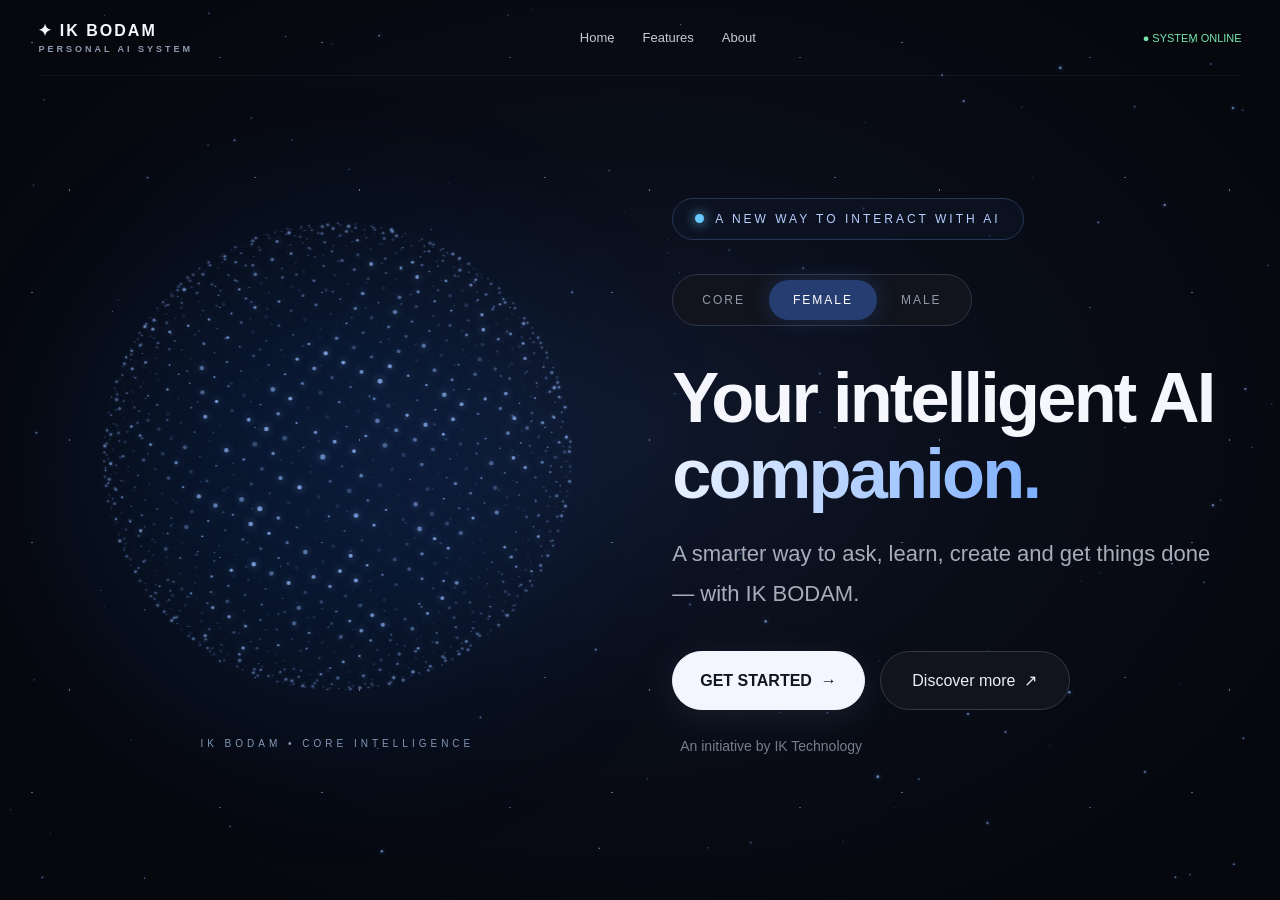
==== commit 330c2573: "Add files via upload" ====
--- a/index.html
+++ b/index.html
@@ -37,6 +37,25 @@
 .tiles{display:grid;grid-template-columns:repeat(3,1fr);gap:16px;margin-top:26px}
 .tile{border:1px solid #263957;background:linear-gradient(145deg,#111a2b,#090e18);padding:24px;border-radius:16px;min-height:140px}
 .tile b{color:#8fc5ff;letter-spacing:1px}.tile p{color:#a7b2c4;line-height:1.6;font-size:14px}
+
+.chat-shell{max-width:900px;margin:34px auto 0;border:1px solid #263957;border-radius:22px;background:linear-gradient(145deg,#101827eF,#080e19f5);overflow:hidden;box-shadow:0 25px 90px #0007}
+.assistant-top{display:flex;align-items:center;gap:16px;padding:22px 26px;border-bottom:1px solid #263247}
+.assistant-orb{width:52px;height:52px;display:grid;place-items:center;border-radius:50%;font-size:25px;color:#d9eaff;background:radial-gradient(circle at 35% 30%,#8cc8ff,#17458a 55%,#07152b);box-shadow:0 0 28px #398dff55}
+.assistant-top h2{margin:0;font-size:18px;letter-spacing:2px}.assistant-top p{margin:6px 0 0;font-size:10px;letter-spacing:2px;color:#92a4bf}
+.live-dot{display:inline-block;width:7px;height:7px;border-radius:50%;background:#55e4a1;box-shadow:0 0 9px #55e4a1;margin-right:6px}
+.active-mode{margin-left:auto;border:1px solid #344968;color:#a9caff;border-radius:22px;padding:9px 13px;font-size:10px;letter-spacing:1px}
+.chat-body{min-height:350px;padding:28px;display:flex;flex-direction:column;align-items:flex-start;gap:22px}
+.message{max-width:78%;padding:17px 19px;border-radius:4px 18px 18px 18px;background:#15243a;border:1px solid #29466e;color:#e7efff;line-height:1.7}
+.message p{margin:7px 0 0}.message-tag{font-size:9px;letter-spacing:2px;color:#8fc3ff;font-weight:700}
+.user-message{align-self:flex-end;border-radius:18px 4px 18px 18px;background:#20365a}
+.quick-prompts{display:flex;gap:10px;flex-wrap:wrap}
+.prompt{border:1px solid #344968;background:#0c1524;color:#a9caff;padding:10px 14px;border-radius:22px;font-size:12px;cursor:pointer}
+.chat-input-area{display:flex;gap:10px;padding:18px 20px;border-top:1px solid #263247}
+.chat-input-area input{flex:1;min-width:0;background:#080e19;border:1px solid #2a3b56;border-radius:30px;padding:16px 20px;color:#f5f7ff;font-size:15px;outline:none}
+.chat-input-area input:focus{border-color:#559bff}
+.send-btn{width:50px;height:50px;border:0;border-radius:50%;background:#edf4ff;color:#0a1425;font-size:21px;cursor:pointer}
+.chat-note{text-align:center;color:#78869c;font-size:11px;padding:0 12px 17px;margin:0}
+
 @media(max-width:760px){
  header{height:62px;width:92%}nav{gap:14px}nav a:not(:first-child){display:none}
  main{width:100%;padding:28px 20px 55px;min-height:calc(100vh - 62px)}
@@ -53,6 +72,17 @@
  .credit{margin:25px 0 0}
  .tiles{grid-template-columns:1fr}
 }
+
+ .chat-shell{margin-top:22px;border-radius:17px}
+ .assistant-top{padding:17px 15px;gap:11px}
+ .assistant-orb{width:43px;height:43px}
+ .assistant-top h2{font-size:15px}
+ .active-mode{font-size:8px;padding:8px}
+ .chat-body{padding:20px 14px;min-height:340px}
+ .message{max-width:92%;font-size:14px}
+ .chat-input-area{padding:13px 12px}
+ .chat-input-area input{font-size:14px;padding:14px 16px}
+
 @media(max-width:380px){.mode{padding:11px 16px;font-size:11px}.btn{font-size:13px}.visual{height:300px}}
 </style>
 </head>
@@ -81,15 +111,32 @@
  </div>
 </section>
 <section id="workspace">
- <div class="workspace-head"><div><h2>IK BODAM COMMAND CENTER</h2><small style="color:#8d9bb2">PERSONAL AI WORKSPACE</small></div><button class="back" id="back">← Home</button></div>
- <h2>Welcome to IK BODAM.</h2><p style="color:#a7b2c4">Choose a module to continue.</p>
- <div class="tiles" id="features">
-  <div class="tile"><b>◉ VOICE ASSISTANT</b><p>Talk with your personal AI assistant.</p></div>
-  <div class="tile"><b>✧ AI TOOLS</b><p>Explore intelligent tools and capabilities.</p></div>
-  <div class="tile"><b>▤ MEMORY</b><p>Manage your saved information.</p></div>
-  <div class="tile"><b>⌘ REMOTE CONTROL</b><p>Connect and control your own authorized devices with permission.</p></div>
-  <div class="tile"><b>⚙ SETTINGS</b><p>Customize your AI experience.</p></div>
-  <div class="tile"><b>ⓘ ABOUT</b><p>Learn about IK BODAM and IK Technology.</p></div>
+ <div class="workspace-head">
+  <div><h2>IK BODAM AI</h2><small style="color:#8d9bb2">PERSONAL INTELLIGENCE INTERFACE</small></div>
+  <button class="back" id="back">← Home</button>
+ </div>
+ <div class="chat-shell">
+  <div class="assistant-top">
+   <div class="assistant-orb">✦</div>
+   <div><h2>IK BODAM</h2><p><span class="live-dot"></span> READY TO ASSIST</p></div>
+   <div class="active-mode" id="activeMode">FEMALE MODE</div>
+  </div>
+  <div class="chat-body" id="chatBody">
+   <div class="message assistant-message">
+    <span class="message-tag">IK BODAM</span>
+    <p>Hello! I'm IK BODAM, your personal AI assistant. How can I help you today?</p>
+   </div>
+   <div class="quick-prompts">
+    <button class="prompt" data-prompt="Tell me about your capabilities">Explore capabilities</button>
+    <button class="prompt" data-prompt="Help me write something">Writing help</button>
+    <button class="prompt" data-prompt="Explain a topic to me">Learn something</button>
+   </div>
+  </div>
+  <form class="chat-input-area" id="chatForm">
+   <input id="chatInput" type="text" autocomplete="off" placeholder="Message IK BODAM..." aria-label="Message IK BODAM">
+   <button class="send-btn" type="submit" aria-label="Send message">➤</button>
+  </form>
+  <p class="chat-note">AI responses require a connected model API. This screen is the interface only.</p>
  </div>
 </section>
 </main>
@@ -135,7 +182,11 @@
 function draw(t){ctx.clearRect(0,0,w,h);rotation+=.0022;const radius=Math.min(w*.39,h*.43),cx=w/2,cy=h*.47;const hue=mode==='FEMALE'?'145,185,255':mode==='MALE'?'75,190,255':'105,215,255';const sorted=[];for(const p of particles){const tilt=rotation, x=p.x, y=p.y*Math.cos(tilt)-p.z*Math.sin(tilt), z=p.y*Math.sin(tilt)+p.z*Math.cos(tilt);const perspective=2.7/(2.7-z);sorted.push({sx:cx+x*radius,sy:cy+y*radius,depth:z,perspective,size:p.size*(.65+perspective*.22),twinkle:.55+.45*Math.sin(t*.002+p.seed)})}sorted.sort((a,b)=>a.depth-b.depth);for(const p of sorted){const alpha=(.22+(p.depth+1)*.32)*p.twinkle;ctx.beginPath();ctx.fillStyle=`rgba(${hue},${alpha})`;ctx.shadowBlur=p.depth>.25?8:3;ctx.shadowColor=`rgb(${hue})`;ctx.arc(p.sx,p.sy,p.size*p.perspective,0,Math.PI*2);ctx.fill()}ctx.shadowBlur=0;requestAnimationFrame(draw)}
 function setMode(m){mode=m;document.querySelectorAll('.mode').forEach(b=>b.classList.toggle('active',b.dataset.mode===m))}
 document.querySelectorAll('.mode').forEach(b=>b.addEventListener('click',()=>setMode(b.dataset.mode)));
-function enter(){document.getElementById('landing').style.display='none';document.getElementById('workspace').style.display='block';window.scrollTo(0,0)}
+function enter(){document.getElementById('landing').style.display='none';document.getElementById('workspace').style.display='block';document.getElementById('activeMode').textContent=mode+' MODE';window.scrollTo(0,0)}
+const chatBody=document.getElementById('chatBody'),chatInput=document.getElementById('chatInput');
+function addChatMessage(text,kind){const box=document.createElement('div');box.className='message '+(kind==='user'?'user-message':'assistant-message');const tag=document.createElement('span');tag.className='message-tag';tag.textContent=kind==='user'?'YOU':'IK BODAM';const para=document.createElement('p');para.textContent=text;box.append(tag,para);chatBody.appendChild(box);chatBody.scrollTop=chatBody.scrollHeight;}
+document.getElementById('chatForm').addEventListener('submit',e=>{e.preventDefault();const value=chatInput.value.trim();if(!value)return;addChatMessage(value,'user');chatInput.value='';addChatMessage('The assistant interface is ready. Connect your AI model API to enable live intelligent responses.','assistant');});
+document.querySelectorAll('.prompt').forEach(b=>b.addEventListener('click',()=>{chatInput.value=b.dataset.prompt;chatInput.focus();}));
 function home(){document.getElementById('workspace').style.display='none';document.getElementById('landing').style.display='grid';window.scrollTo(0,0)}
 document.getElementById('explore').onclick=enter;document.getElementById('back').onclick=home;document.getElementById('homeLink').onclick=e=>{e.preventDefault();home()};document.getElementById('featuresLink').onclick=e=>{e.preventDefault();enter()};document.getElementById('discover').onclick=e=>{e.preventDefault();document.querySelector('.desc').textContent='Meet your personal AI companion — voice assistance, intelligent tools, memory and secure device control.'};
 new ResizeObserver(resize).observe(canvas);resize();requestAnimationFrame(draw);
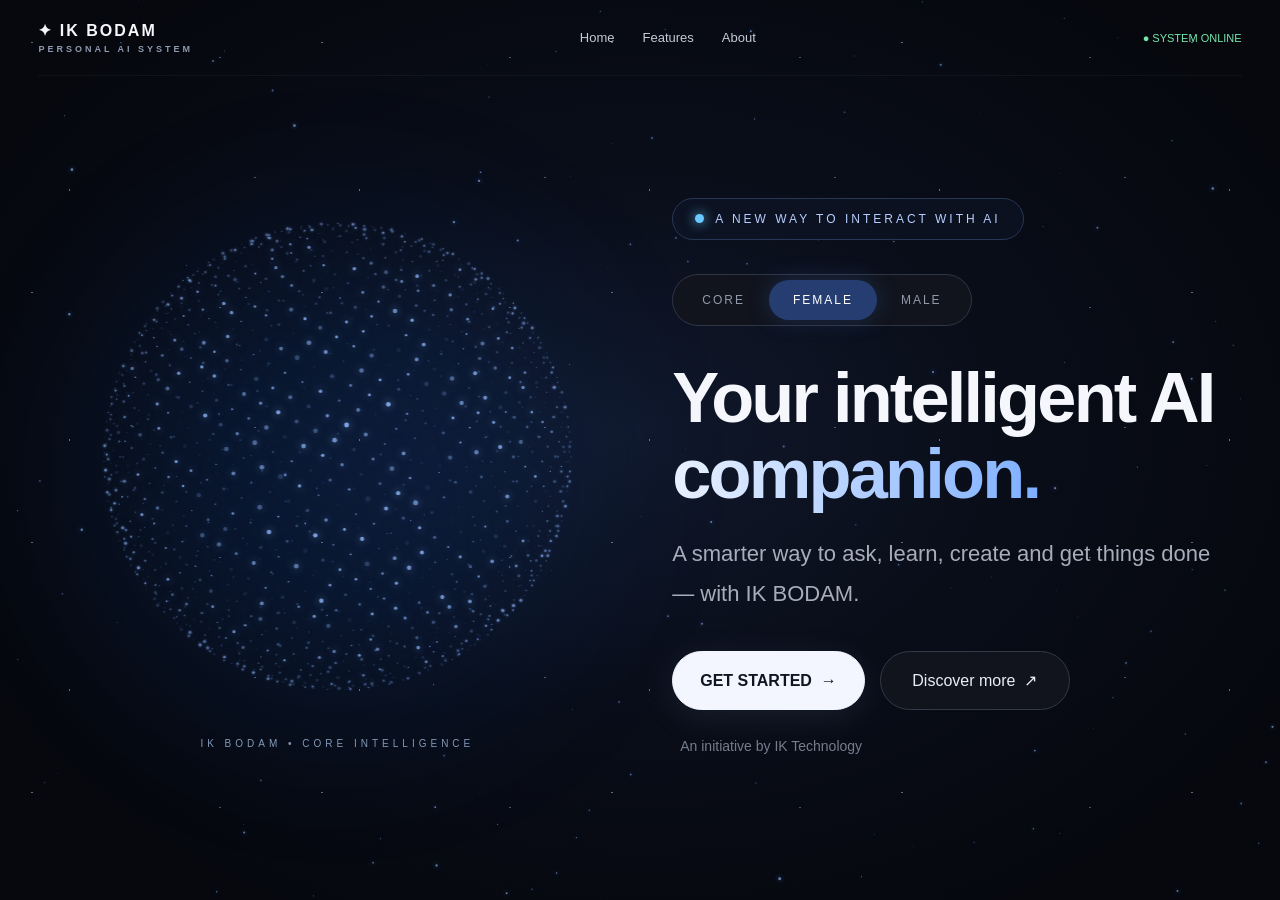
==== commit ba47ddb3: "Add files via upload" ====
--- a/index.html
+++ b/index.html
@@ -182,7 +182,7 @@
 function draw(t){ctx.clearRect(0,0,w,h);rotation+=.0022;const radius=Math.min(w*.39,h*.43),cx=w/2,cy=h*.47;const hue=mode==='FEMALE'?'145,185,255':mode==='MALE'?'75,190,255':'105,215,255';const sorted=[];for(const p of particles){const tilt=rotation, x=p.x, y=p.y*Math.cos(tilt)-p.z*Math.sin(tilt), z=p.y*Math.sin(tilt)+p.z*Math.cos(tilt);const perspective=2.7/(2.7-z);sorted.push({sx:cx+x*radius,sy:cy+y*radius,depth:z,perspective,size:p.size*(.65+perspective*.22),twinkle:.55+.45*Math.sin(t*.002+p.seed)})}sorted.sort((a,b)=>a.depth-b.depth);for(const p of sorted){const alpha=(.22+(p.depth+1)*.32)*p.twinkle;ctx.beginPath();ctx.fillStyle=`rgba(${hue},${alpha})`;ctx.shadowBlur=p.depth>.25?8:3;ctx.shadowColor=`rgb(${hue})`;ctx.arc(p.sx,p.sy,p.size*p.perspective,0,Math.PI*2);ctx.fill()}ctx.shadowBlur=0;requestAnimationFrame(draw)}
 function setMode(m){mode=m;document.querySelectorAll('.mode').forEach(b=>b.classList.toggle('active',b.dataset.mode===m))}
 document.querySelectorAll('.mode').forEach(b=>b.addEventListener('click',()=>setMode(b.dataset.mode)));
-function enter(){document.getElementById('landing').style.display='none';document.getElementById('workspace').style.display='block';document.getElementById('activeMode').textContent=mode+' MODE';window.scrollTo(0,0)}
+function enter(){try{localStorage.setItem('ikb_g',mode==='MALE'?'male':'female')}catch(e){}location.href='dashboard.html'}
 const chatBody=document.getElementById('chatBody'),chatInput=document.getElementById('chatInput');
 function addChatMessage(text,kind){const box=document.createElement('div');box.className='message '+(kind==='user'?'user-message':'assistant-message');const tag=document.createElement('span');tag.className='message-tag';tag.textContent=kind==='user'?'YOU':'IK BODAM';const para=document.createElement('p');para.textContent=text;box.append(tag,para);chatBody.appendChild(box);chatBody.scrollTop=chatBody.scrollHeight;}
 document.getElementById('chatForm').addEventListener('submit',e=>{e.preventDefault();const value=chatInput.value.trim();if(!value)return;addChatMessage(value,'user');chatInput.value='';addChatMessage('The assistant interface is ready. Connect your AI model API to enable live intelligent responses.','assistant');});
